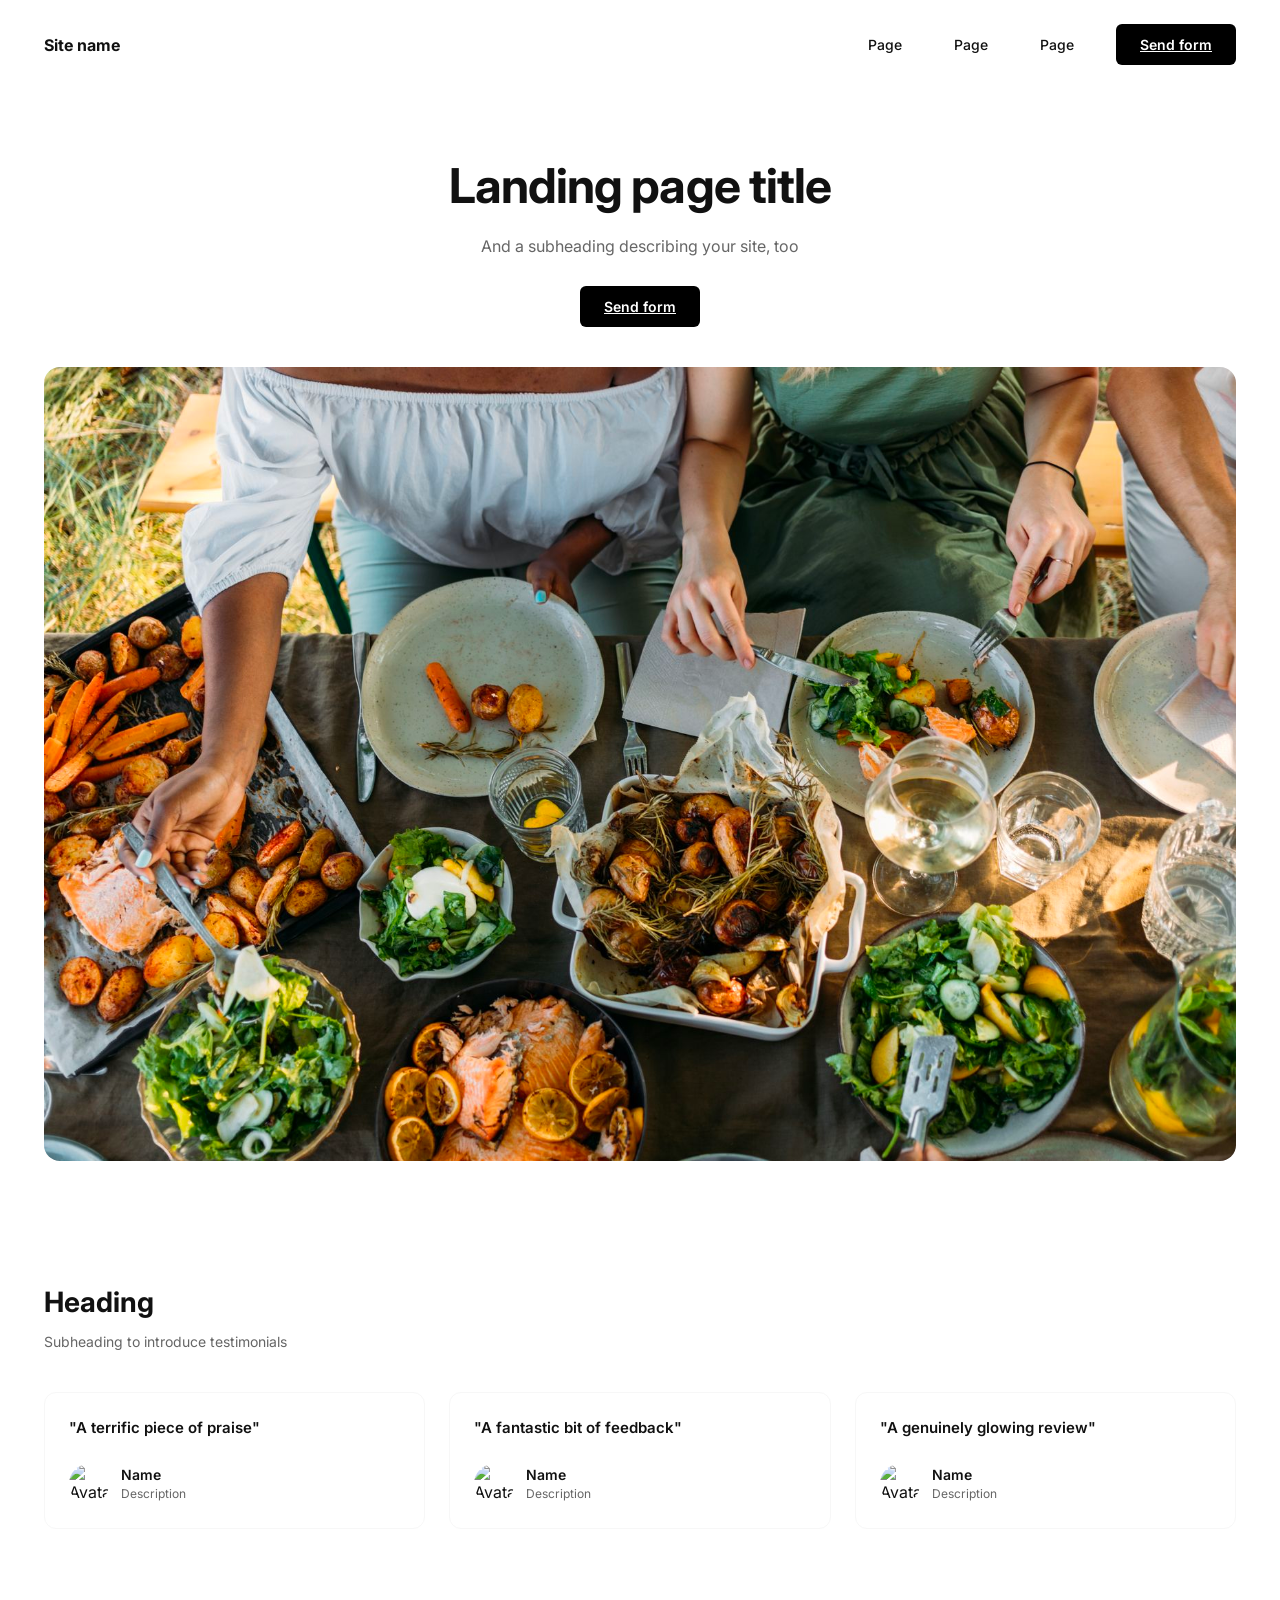
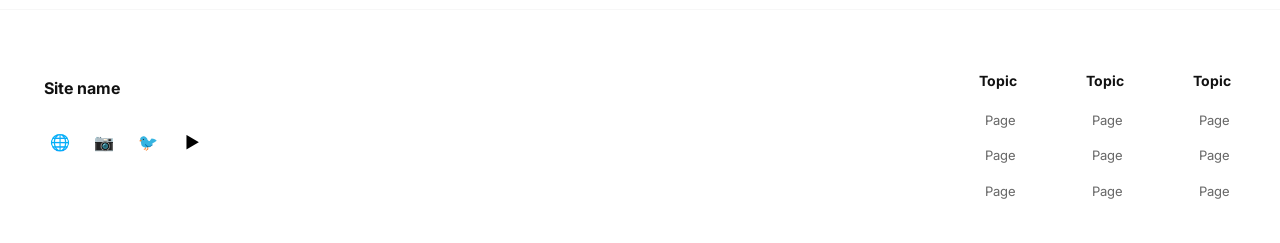
==== index.html @ 6490fba2 "done" ====
<!DOCTYPE html>
<html lang="uk">

<head>
    <meta charset="UTF-8">
    <meta name="viewport" content="width=device-width, initial-scale=1.0">
    <title>Landing Page</title>
    <link rel="stylesheet" href="style.css">
</head>

<body>

    <header class="site-header">
        <div class="container header-inner">
            <a href="index.html" class="site-logo dummy-link">Site name</a>

            <nav class="nav-menu">
                <a href="#" class="nav-link dummy-link">Page</a>
                <a href="#" class="nav-link dummy-link">Page</a>
                <a href="#" class="nav-link dummy-link">Page</a>
                <a href="contact.html" class="btn-black">Send form</a>
            </nav>

            <button class="burger-btn" aria-label="Відкрити меню">
                <span></span>
                <span></span>
                <span></span>
            </button>
        </div>
    </header>

    <div class="mobile-menu">
        <div class="mobile-menu-links">
            <a href="#" class="mobile-nav-link dummy-link">Page</a>
            <a href="#" class="mobile-nav-link dummy-link">Page</a>
            <a href="#" class="mobile-nav-link dummy-link">Page</a>
        </div>
        <a href="contact.html" class="btn-black mobile-menu-btn">Send form</a>
    </div>

    <section class="hero-section">
        <div class="container">
            <h1 class="hero-title">Landing page title</h1>
            <p class="hero-subtitle">And a subheading describing your site, too</p>
            <a href="contact.html" class="btn-black" style="margin-bottom: 40px;">Send form</a>

            <div class="hero-image-wrap">
                <img src="img/home_pic.png" alt="Dinner Table">
            </div>
        </div>
    </section>

    <section class="testimonials-section">
        <div class="container">
            <h2 class="section-title">Heading</h2>
            <p class="section-subtitle">Subheading to introduce testimonials</p>

            <div class="cards-grid">
                <div class="testimonial-card">
                    <p class="card-quote">"A terrific piece of praise"</p>
                    <div class="card-author">
                        <img src="https://images.unsplash.com/photo-1534528741775-53994a69daeb?auto=format&fit=crop&w=100&q=80"
                            alt="Avatar" class="author-avatar">
                        <div>
                            <div class="author-name">Name</div>
                            <div class="author-desc">Description</div>
                        </div>
                    </div>
                </div>

                <div class="testimonial-card">
                    <p class="card-quote">"A fantastic bit of feedback"</p>
                    <div class="card-author">
                        <img src="https://images.unsplash.com/photo-1507003211169-0a1dd7228f2d?auto=format&fit=crop&w=100&q=80"
                            alt="Avatar" class="author-avatar">
                        <div>
                            <div class="author-name">Name</div>
                            <div class="author-desc">Description</div>
                        </div>
                    </div>
                </div>

                <div class="testimonial-card">
                    <p class="card-quote">"A genuinely glowing review"</p>
                    <div class="card-author">
                        <img src="https://images.unsplash.com/photo-1517841905240-472988babdf9?auto=format&fit=crop&w=100&q=80"
                            alt="Avatar" class="author-avatar">
                        <div>
                            <div class="author-name">Name</div>
                            <div class="author-desc">Description</div>
                        </div>
                    </div>
                </div>
            </div>
        </div>
    </section>

    <footer class="site-footer">
        <div class="container footer-inner">
            <div class="footer-brand">
                <a href="index.html" class="site-logo dummy-link" style="padding-left: 0;">Site name</a>
                <div class="social-icons">
                    <a href="#" class="social-link dummy-link">🌐</a>
                    <a href="#" class="social-link dummy-link">📷</a>
                    <a href="#" class="social-link dummy-link">🐦</a>
                    <a href="#" class="social-link dummy-link">▶</a>
                </div>
            </div>

            <div class="footer-columns">
                <div class="footer-col">
                    <h4 class="footer-col-title">Topic</h4>
                    <ul class="footer-links">
                        <li><a href="#" class="dummy-link">Page</a></li>
                        <li><a href="#" class="dummy-link">Page</a></li>
                        <li><a href="#" class="dummy-link">Page</a></li>
                    </ul>
                </div>
                <div class="footer-col">
                    <h4 class="footer-col-title">Topic</h4>
                    <ul class="footer-links">
                        <li><a href="#" class="dummy-link">Page</a></li>
                        <li><a href="#" class="dummy-link">Page</a></li>
                        <li><a href="#" class="dummy-link">Page</a></li>
                    </ul>
                </div>
                <div class="footer-col">
                    <h4 class="footer-col-title">Topic</h4>
                    <ul class="footer-links">
                        <li><a href="#" class="dummy-link">Page</a></li>
                        <li><a href="#" class="dummy-link">Page</a></li>
                        <li><a href="#" class="dummy-link">Page</a></li>
                    </ul>
                </div>
            </div>
        </div>
    </footer>

    <script src="script.js"></script>
</body>

</html>
---- style.css ----
@import url('https://fonts.googleapis.com/css2?family=Inter:wght@400;500;600;700&display=swap');

:root {
    --font-main: 'Inter', sans-serif;
    --color-black: #000000;
    --color-white: #FFFFFF;
    --color-text-main: #111111;
    --color-text-muted: #666666;
    --color-border: #F7F7F7;
    --color-bg-card: #ffffff;
    --radius-sm: 6px;
    --radius-md: 12px;
    --radius-lg: 16px;
    --transition: all 0.3s cubic-bezier(0.4, 0, 0.2, 1);
}

* {
    box-sizing: border-box;
    margin: 0;
    padding: 0;
}

body {
    font-family: var(--font-main);
    color: var(--color-text-main);
    background-color: var(--color-white);
    line-height: 1.5;
    -webkit-font-smoothing: antialiased;
}

.container {
    max-width: 1240px;
    margin: 0 auto;
    padding: 0 24px;
}

.site-header {
    position: relative;
    z-index: 101;
    padding: 24px 0;
    border-bottom: 1px solid transparent;
}

.header-inner {
    display: flex;
    align-items: center;
    justify-content: space-between;
}

.site-logo {
    font-size: 16px;
    font-weight: 700;
    text-decoration: none;
    color: var(--color-black);
    padding: 6px 0;
    border-radius: var(--radius-sm);
    transition: var(--transition);
}

.dummy-link {
    text-decoration: none !important;
    color: inherit;
    display: inline-block;
    transition: var(--transition);
    border-radius: var(--radius-sm);
}

.dummy-link:hover {
    box-shadow: 0 4px 14px rgba(0, 0, 0, 0.12);
    transform: translateY(-1px);
}

.nav-menu {
    display: flex;
    align-items: center;
    gap: 32px;
}

.nav-link {
    font-size: 14px;
    font-weight: 500;
    padding: 6px 10px;
}

.btn-black {
    background: var(--color-black);
    color: var(--color-white) !important;
    font-size: 14px;
    font-weight: 600;
    padding: 10px 24px;
    border-radius: var(--radius-sm);
    border: none;
    cursor: pointer;
    text-align: center;
    transition: var(--transition);
    display: inline-block;
}

.btn-black:hover {
    background: #222222;
    box-shadow: 0 6px 20px rgba(0, 0, 0, 0.25);
    transform: translateY(-2px);
}

.burger-btn {
    display: none;
    flex-direction: column;
    justify-content: space-between;
    width: 24px;
    height: 22px;
    background: transparent;
    border: none;
    cursor: pointer;
    z-index: 101;
    position: relative;
    padding: 0;
}

.burger-btn span {
    display: block;
    height: 3px;
    width: 100%;
    background: var(--color-black);
    border-radius: 2px;
    transition: transform 0.3s ease, opacity 0.3s ease;
}

.burger-btn.is-active span:nth-child(1) {
    transform: translateY(9.5px) rotate(45deg);
}

.burger-btn.is-active span:nth-child(2) {
    opacity: 0;
}

.burger-btn.is-active span:nth-child(3) {
    transform: translateY(-9.5px) rotate(-45deg);
}

.mobile-menu {
    position: fixed;
    top: 0;
    left: 0;
    width: 100%;
    height: 100vh;
    background: var(--color-white);
    z-index: 100;
    display: flex;
    flex-direction: column;
    align-items: center;
    justify-content: center;
    padding: 24px;
    opacity: 0;
    visibility: hidden;
    pointer-events: none;
    transition: opacity 0.3s ease, visibility 0.3s ease;
}

.mobile-menu.is-open {
    opacity: 1 !important;
    visibility: visible !important;
    pointer-events: auto;
}

.mobile-menu-links {
    width: 100%;
    max-width: 320px;
    display: flex;
    flex-direction: column;
    border-top: 1px solid #eeeeee;
}

.mobile-nav-link {
    display: block;
    width: 100%;
    text-align: center;
    padding: 14px 0;
    font-size: 15px;
    font-weight: 600;
    color: var(--color-text-main);
    text-decoration: none;
    border-bottom: 1px solid #eeeeee;
    transition: var(--transition);
}

.mobile-menu-btn {
    margin-top: 36px;
    min-width: 180px;
    text-align: center;
}

.hero-section {
    text-align: center;
    padding: 60px 0 40px;
}

.hero-title {
    font-size: 48px;
    font-weight: 700;
    margin-bottom: 12px;
    letter-spacing: -0.02em;
}

.hero-subtitle {
    font-size: 16px;
    color: var(--color-text-muted);
    margin-bottom: 28px;
}

.hero-image-wrap {
    width: 100%;
    max-width: 100%;
    margin: 0 auto;
    border-radius: var(--radius-lg);
    overflow: hidden;
}

.hero-image-wrap img {
    width: 100%;
    height: auto;
    display: block;
    object-fit: cover;
}

.testimonials-section {
    padding: 80px 0;
}

.section-title {
    font-size: 28px;
    font-weight: 700;
    margin-bottom: 8px;
}

.section-subtitle {
    font-size: 14px;
    color: var(--color-text-muted);
    margin-bottom: 40px;
}

.cards-grid {
    display: grid;
    grid-template-columns: repeat(3, 1fr);
    gap: 24px;
}

.testimonial-card {
    background: var(--color-bg-card);
    border: 1px solid var(--color-border);
    border-radius: var(--radius-md);
    padding: 24px;
    transition: transform 0.3s cubic-bezier(0.34, 1.56, 0.64, 1), box-shadow 0.3s ease;
    cursor: pointer;
}

.testimonial-card:hover {
    transform: scale(1.05);
    box-shadow: 0 16px 32px rgba(0, 0, 0, 0.08);
}

.card-quote {
    font-size: 15px;
    font-weight: 600;
    margin-bottom: 24px;
}

.card-author {
    display: flex;
    align-items: center;
    gap: 12px;
}

.author-avatar {
    width: 40px;
    height: 40px;
    border-radius: 50%;
    object-fit: cover;
}

.author-name {
    font-size: 14px;
    font-weight: 600;
}

.author-desc {
    font-size: 12px;
    color: var(--color-text-muted);
}

.contact-section {
    padding: 40px 0 80px;
}

.contact-layout {
    display: grid;
    grid-template-columns: 1fr 1fr;
    gap: 60px;
    align-items: start;
}

.contact-form-block .section-title {
    font-size: 36px;
    margin-bottom: 8px;
}

.contact-form-block .section-subtitle {
    margin-bottom: 32px;
}

.form-row {
    display: grid;
    grid-template-columns: 1fr 1fr;
    gap: 16px;
}

.form-group {
    margin-bottom: 20px;
    display: flex;
    flex-direction: column;
    gap: 6px;
}

.form-group label {
    font-size: 13px;
    font-weight: 500;
    color: var(--color-text-main);
}

.form-input,
.form-textarea {
    width: 100%;
    padding: 12px 14px;
    border: 1px solid var(--color-border);
    border-radius: var(--radius-sm);
    font-family: inherit;
    font-size: 14px;
    outline: none;
    transition: var(--transition);
}

.form-input:focus,
.form-textarea:focus {
    border-color: var(--color-black);
    box-shadow: 0 0 0 2px rgba(0, 0, 0, 0.05);
}

.form-textarea {
    min-height: 120px;
    resize: vertical;
}

.contact-image-wrap {
    border-radius: var(--radius-lg);
    overflow: hidden;
    height: 100%;
    max-height: 540px;
}

.contact-image-wrap img {
    width: 100%;
    height: 100%;
    object-fit: cover;
    display: block;
}

.site-footer {
    padding: 60px 0 40px;
    border-top: 1px solid var(--color-border);
}

.footer-inner {
    display: flex;
    justify-content: space-between;
    align-items: flex-start;
}

.footer-brand {
    display: flex;
    flex-direction: column;
    gap: 20px;
}

.social-icons {
    display: flex;
    gap: 12px;
}

.social-link {
    display: flex;
    align-items: center;
    justify-content: center;
    width: 32px;
    height: 32px;
    border-radius: 50%;
    color: var(--color-black);
}

.footer-columns {
    display: flex;
    gap: 64px;
}

.footer-col-title {
    font-size: 14px;
    font-weight: 700;
    margin-bottom: 16px;
}

.footer-links {
    list-style: none;
    display: flex;
    flex-direction: column;
    gap: 10px;
}

.footer-links a {
    font-size: 13px;
    color: var(--color-text-muted);
    padding: 2px 6px;
}

@media (max-width: 992px) {
    .hero-title {
        font-size: 36px;
    }

    .cards-grid {
        grid-template-columns: 1fr;
    }

    .contact-layout {
        grid-template-columns: 1fr;
        gap: 40px;
        justify-items: center;
    }

    .contact-form-block {
        width: 100%;
        max-width: 440px;
        margin: 0 auto;
    }

    .contact-form-block .section-title,
    .contact-form-block .section-subtitle {
        text-align: center;
    }

    .contact-image-wrap {
        order: -1;
        width: 100%;
        max-width: 440px;
        max-height: 380px;
        margin: 0 auto;
    }

    .form-row {
        grid-template-columns: 1fr;
    }

    .footer-inner {
        flex-direction: column;
        gap: 40px;
    }

    .footer-columns {
        width: 100%;
        justify-content: space-between;
        gap: 20px;
    }
}

@media (max-width: 768px) {
    .nav-menu {
        display: none;
    }

    .burger-btn {
        display: flex;
    }

    .form-row {
        grid-template-columns: 1fr;
    }
}
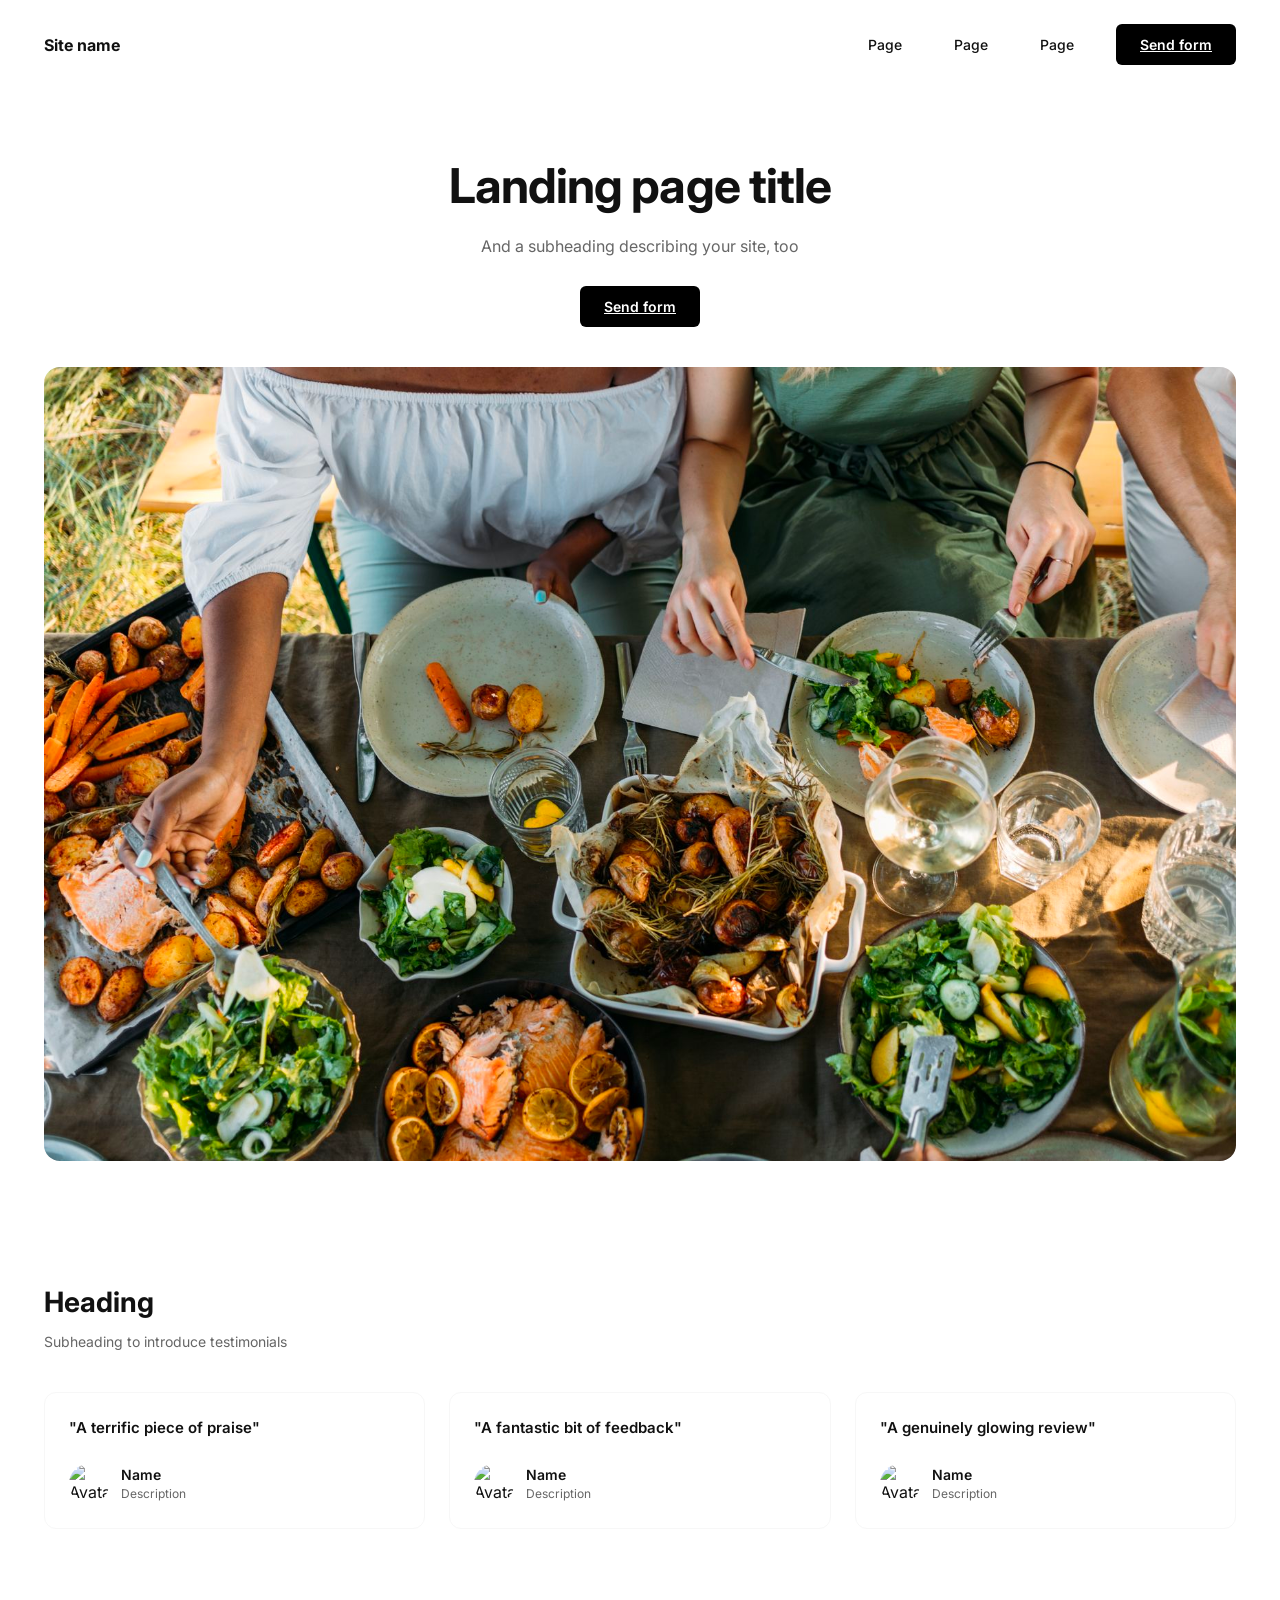
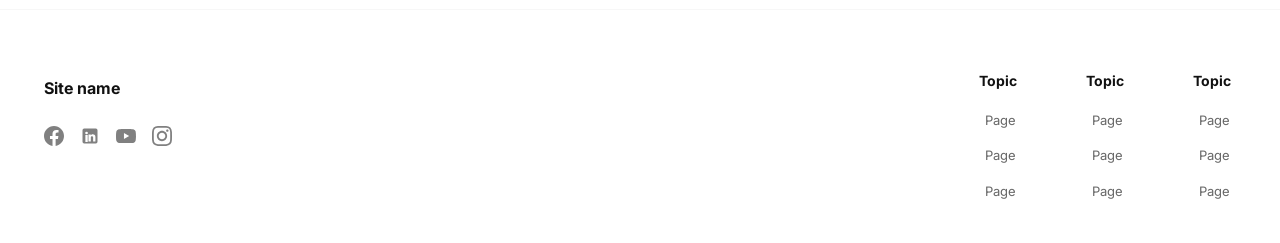
==== commit d333d553: "123" ====
--- a/index.html
+++ b/index.html
@@ -100,10 +100,18 @@
             <div class="footer-brand">
                 <a href="index.html" class="site-logo dummy-link" style="padding-left: 0;">Site name</a>
                 <div class="social-icons">
-                    <a href="#" class="social-link dummy-link">🌐</a>
-                    <a href="#" class="social-link dummy-link">📷</a>
-                    <a href="#" class="social-link dummy-link">🐦</a>
-                    <a href="#" class="social-link dummy-link">▶</a>
+                    <a href="#" class="social-link dummy-link" aria-label="Facebook">
+                        <svg width="20" height="20" viewBox="0 0 24 24" fill="currentColor"><path d="M12 0C5.373 0 0 5.373 0 12c0 6.016 4.432 10.984 10.206 11.852V15.47H7.178V12h3.028V9.356c0-3.007 1.792-4.668 4.533-4.668 1.312 0 2.686.234 2.686.234v2.953H15.91c-1.491 0-1.956.925-1.956 1.874V12h3.328l-.532 3.47h-2.796v8.382C19.568 22.984 24 18.016 24 12 24 5.373 18.627 0 12 0z"/></svg>
+                    </a>
+                    <a href="#" class="social-link dummy-link" aria-label="LinkedIn">
+                        <svg width="20" height="20" viewBox="0 0 24 24" fill="currentColor"><path d="M19 3a2 2 0 0 1 2 2v14a2 2 0 0 1-2 2H5a2 2 0 0 1-2-2V5a2 2 0 0 1 2-2h14m-.5 15.5v-5.3a3.26 3.26 0 0 0-3.26-3.26c-.85 0-1.84.52-2.28 1.3v-1.11h-2.79v8.37h2.79v-4.93c0-.77.62-1.4 1.39-1.4a1.4 1.4 0 0 1 1.4 1.4v4.93h2.75M6.46 10.9v8.37H9.25V10.9H6.46M7.86 6.78a1.6 1.6 0 1 0 0 3.2 1.6 1.6 0 0 0 0-3.2z"/></svg>
+                    </a>
+                    <a href="#" class="social-link dummy-link" aria-label="YouTube">
+                        <svg width="20" height="20" viewBox="0 0 24 24" fill="currentColor"><path d="M23.498 6.186a3.016 3.016 0 0 0-2.122-2.136C19.505 3.545 12 3.545 12 3.545s-7.505 0-9.377.505A3.017 3.017 0 0 0 .502 6.186C0 8.07 0 12 0 12s0 3.93.502 5.814a3.016 3.016 0 0 0 2.122 2.136c1.871.505 9.376.505 9.376.505s7.505 0 9.377-.505a3.015 3.015 0 0 0 2.122-2.136C24 15.93 24 12 24 12s0-3.93-.502-5.814zM9.545 15.568V8.432L15.818 12l-6.273 3.568z"/></svg>
+                    </a>
+                    <a href="#" class="social-link dummy-link" aria-label="Instagram">
+                        <svg width="20" height="20" viewBox="0 0 24 24" fill="currentColor"><path d="M12 2.163c3.204 0 3.584.012 4.85.07 3.252.148 4.771 1.691 4.919 4.919.058 1.265.069 1.645.069 4.849 0 3.205-.012 3.584-.069 4.849-.149 3.225-1.664 4.771-4.919 4.919-1.266.058-1.644.07-4.85.07-3.204 0-3.584-.012-4.849-.07-3.26-.149-4.771-1.699-4.919-4.92-.058-1.265-.07-1.644-.07-4.849 0-3.204.013-3.583.07-4.849.149-3.227 1.664-4.771 4.919-4.919 1.266-.057 1.645-.069 4.849-.069zm0-2.163c-3.259 0-3.667.014-4.947.072-4.358.2-6.78 2.618-6.98 6.98-.059 1.281-.073 1.689-.073 4.948 0 3.259.014 3.668.072 4.948.2 4.358 2.618 6.78 6.98 6.98 1.281.058 1.689.072 4.948.072 3.259 0 3.668-.014 4.948-.072 4.354-.2 6.782-2.618 6.979-6.98.059-1.28.073-1.689.073-4.948 0-3.259-.014-3.667-.072-4.947-.196-4.354-2.617-6.78-6.979-6.98-1.281-.059-1.69-.073-4.949-.073zm0 5.838c-3.403 0-6.162 2.759-6.162 6.162s2.759 6.163 6.162 6.163 6.162-2.759 6.162-6.163c0-3.403-2.759-6.162-6.162-6.162zm0 10.162c-2.209 0-4-1.79-4-4 0-2.209 1.791-4 4-4s4 1.791 4 4c0 2.21-1.791 4-4 4zm6.406-11.845c-.796 0-1.441.645-1.441 1.44s.645 1.44 1.441 1.44c.795 0 1.439-.645 1.439-1.44s-.644-1.44-1.439-1.44z"/></svg>
+                    </a>
                 </div>
             </div>
 
--- a/style.css
+++ b/style.css
@@ -382,17 +382,21 @@
 
 .social-icons {
     display: flex;
-    gap: 12px;
+    gap: 16px;
+    align-items: center;
 }
 
 .social-link {
     display: flex;
     align-items: center;
     justify-content: center;
-    width: 32px;
-    height: 32px;
-    border-radius: 50%;
+    color: #808080;
+    transition: var(--transition);
+}
+
+.social-link:hover {
     color: var(--color-black);
+    transform: translateY(-2px);
 }
 
 .footer-columns {
